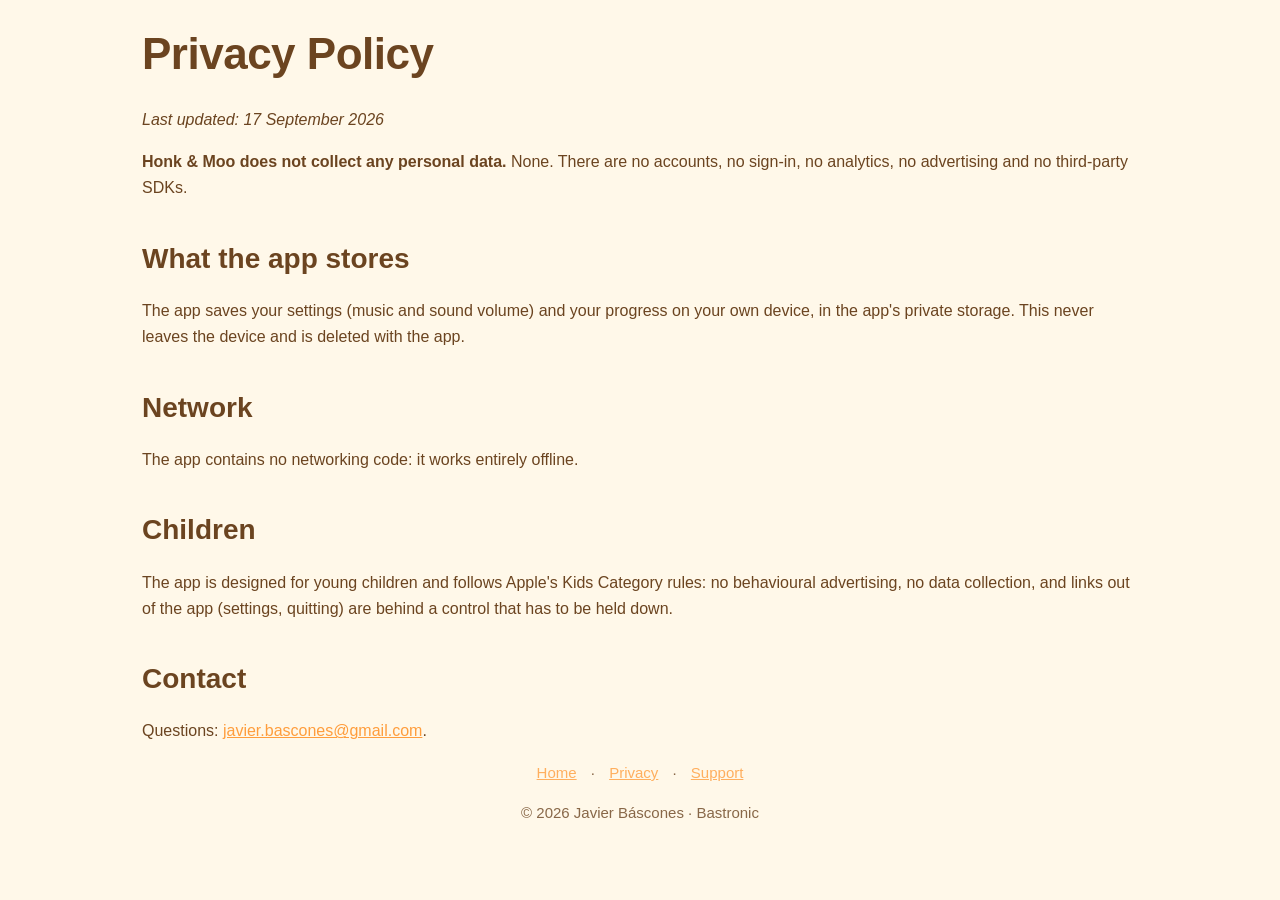
==== privacy.html @ 99096f0c "feat: web de honk-moo Sitio estático (GitHub Pages): portada con capturas, cómo funciona, qué hay de" ====
<!doctype html>
<html lang="en">
<head>
<meta charset="utf-8">
<meta name="viewport" content="width=device-width, initial-scale=1">
<title>Privacy — Honk & Moo</title>
<meta name="description" content="Eleven little worlds full of animals, vehicles and things that make a sound. Tap one and it moves, sounds and spells its name. Ages 1–4. No ads, no in-app purchases, no data collection.">
<meta property="og:title" content="Privacy — Honk & Moo">
<meta property="og:description" content="Eleven little worlds full of animals, vehicles and things that make a sound. Tap one and it moves, sounds and spells its name. Ages 1–4. No ads, no in-app purchases, no data collection.">
<meta property="og:type" content="website">
<link rel="icon" href="img/icon.png">
<link rel="stylesheet" href="style.css">
</head>
<body>
<main class="wrap doc">
  <h1>Privacy Policy</h1>
  <p><em>Last updated: 17 September 2026</em></p>
  <p><strong>Honk & Moo does not collect any personal data.</strong> None. There are no
  accounts, no sign-in, no analytics, no advertising and no third-party SDKs.</p>
  <h2>What the app stores</h2>
  <p>The app saves your settings (music and sound volume) and your progress on your own device,
  in the app's private storage. This never leaves the device and is deleted with the app.</p>
  <h2>Network</h2>
  <p>The app contains no networking code: it works entirely offline.</p>
  <h2>Children</h2>
  <p>The app is designed for young children and follows Apple's Kids Category rules: no
  behavioural advertising, no data collection, and links out of the app (settings, quitting)
  are behind a control that has to be held down.</p>
  <h2>Contact</h2>
  <p>Questions: <a href="mailto:javier.bascones@gmail.com">javier.bascones@gmail.com</a>.</p>
</main>

<footer class="wrap">
  <p><a href="index.html">Home</a> · <a href="privacy.html">Privacy</a> · <a href="support.html">Support</a></p>
  <p>© 2026 Javier Báscones · Bastronic</p>
</footer>
</body>
</html>
---- style.css ----
:root {
  --accent: #ff9d3c;
  --accent2: #63c85a;
  --bg: #fff8e9;
  --ink: #6b4420;
}
* { box-sizing: border-box; }
html { scroll-behavior: smooth; }
body {
  margin: 0;
  background: var(--bg);
  color: var(--ink);
  font: 17px/1.65 -apple-system, BlinkMacSystemFont, "Segoe UI", Roboto, Helvetica, Arial, sans-serif;
}
a { color: var(--accent); }
.wrap { max-width: 1040px; margin: 0 auto; padding: 0 22px; }
header { padding: 54px 0 26px; text-align: center; }
header img.icon { width: 132px; height: 132px; border-radius: 30px; box-shadow: 0 10px 30px rgba(0,0,0,.14); }
h1 { font-size: 44px; margin: 18px 0 6px; letter-spacing: -.5px; }
.tagline { font-size: 22px; color: var(--accent); font-weight: 700; margin: 0 0 14px; }
.blurb { font-size: 19px; max-width: 640px; margin: 0 auto 22px; }
.badges { display: flex; gap: 14px; justify-content: center; align-items: center; flex-wrap: wrap; margin-bottom: 10px; }
.badge {
  display: inline-block; background: var(--ink); color: #fff; text-decoration: none;
  padding: 13px 26px; border-radius: 14px; font-weight: 700; font-size: 17px;
}
.badge.ghost { background: transparent; color: var(--ink); border: 2px solid rgba(0,0,0,.15); }
.price { font-size: 15px; opacity: .75; }
.shots { display: grid; grid-template-columns: repeat(auto-fit, minmax(300px, 1fr)); gap: 16px; margin: 34px 0; }
.shots img { width: 100%; border-radius: 14px; box-shadow: 0 6px 20px rgba(0,0,0,.12); display: block; }
video { width: 100%; border-radius: 16px; box-shadow: 0 8px 26px rgba(0,0,0,.16); display: block; margin: 8px 0 34px; }
section { margin: 46px 0; }
h2 { font-size: 28px; margin: 0 0 16px; }
.cards { display: grid; grid-template-columns: repeat(auto-fit, minmax(240px, 1fr)); gap: 18px; }
.card { background: #fff; border-radius: 16px; padding: 20px 22px; box-shadow: 0 4px 16px rgba(0,0,0,.07); }
.card h3 { margin: 0 0 8px; font-size: 19px; color: var(--accent); }
.card p { margin: 0; font-size: 16px; }
.grown { background: #fff; border-left: 6px solid var(--accent2); border-radius: 14px; padding: 22px 24px; }
.grown ul { margin: 10px 0 0; padding-left: 20px; }
.grown li { margin: 6px 0; }
footer { text-align: center; padding: 40px 0 60px; font-size: 15px; opacity: .8; }
footer a { margin: 0 10px; }
.doc h2 { margin-top: 34px; }
.doc p, .doc li { font-size: 16px; }
@media (max-width: 620px) { h1 { font-size: 34px; } header { padding-top: 34px; } }
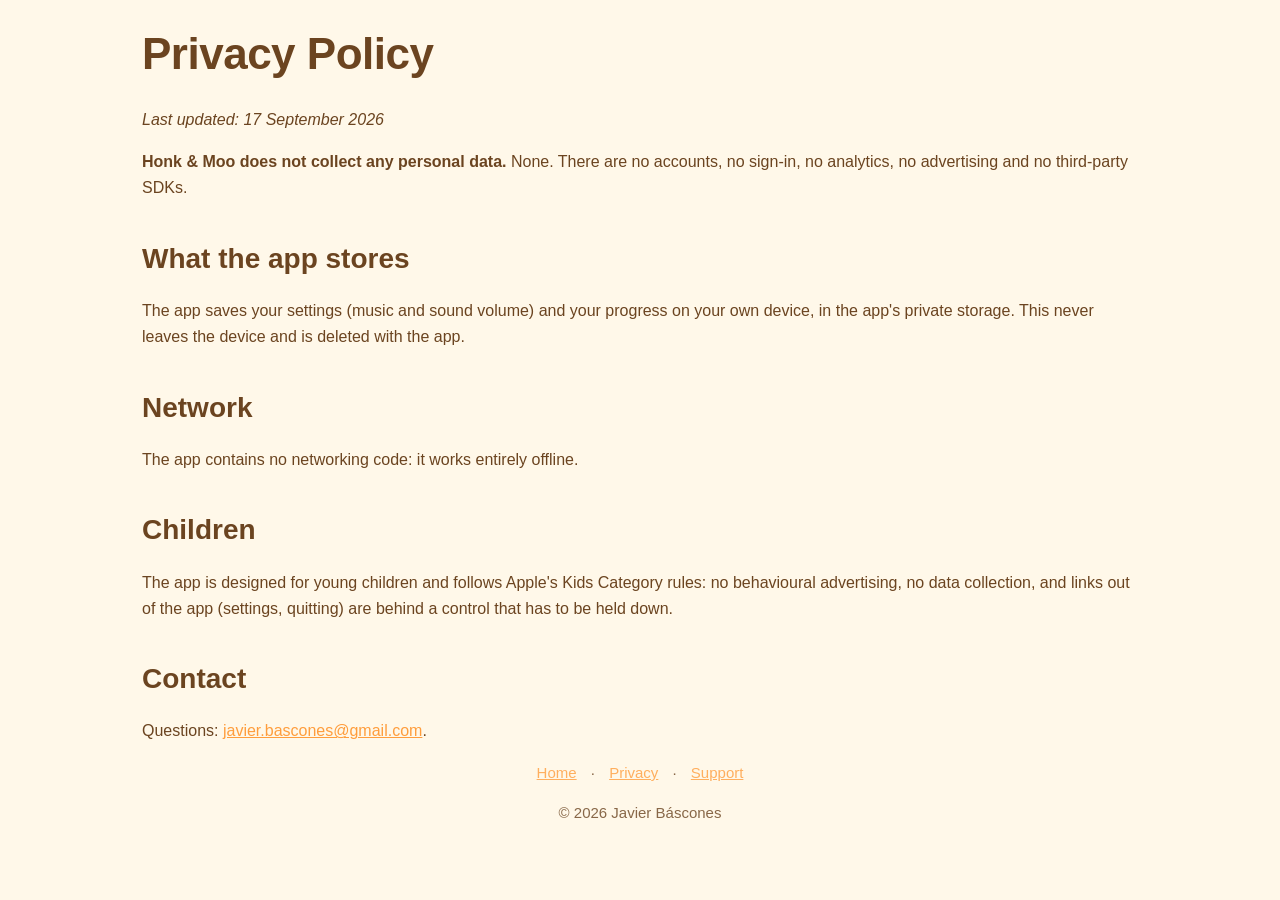
==== commit bde0cfe7: "feat: descargas para todas las plataformas y vídeo de la portada Sección «Where you can play» con iP" ====
--- a/privacy.html
+++ b/privacy.html
@@ -32,7 +32,7 @@
 
 <footer class="wrap">
   <p><a href="index.html">Home</a> · <a href="privacy.html">Privacy</a> · <a href="support.html">Support</a></p>
-  <p>© 2026 Javier Báscones · Bastronic</p>
+  <p>© 2026 Javier Báscones</p>
 </footer>
 </body>
 </html>
--- a/style.css
+++ b/style.css
@@ -35,6 +35,13 @@
 .card { background: #fff; border-radius: 16px; padding: 20px 22px; box-shadow: 0 4px 16px rgba(0,0,0,.07); }
 .card h3 { margin: 0 0 8px; font-size: 19px; color: var(--accent); }
 .card p { margin: 0; font-size: 16px; }
+.plats { display: grid; grid-template-columns: repeat(auto-fit, minmax(190px, 1fr)); gap: 14px; }
+.plat { background: #fff; border-radius: 16px; padding: 18px 20px; box-shadow: 0 4px 16px rgba(0,0,0,.07); text-align: center; }
+.plat strong { display: block; font-size: 18px; }
+.plat span { font-size: 14px; opacity: .7; }
+.plat a { display: inline-block; margin-top: 10px; background: var(--accent); color: #fff; text-decoration: none;
+  padding: 9px 18px; border-radius: 10px; font-weight: 700; font-size: 15px; }
+.plat em { display: inline-block; margin-top: 10px; font-size: 14px; opacity: .65; font-style: normal; }
 .grown { background: #fff; border-left: 6px solid var(--accent2); border-radius: 14px; padding: 22px 24px; }
 .grown ul { margin: 10px 0 0; padding-left: 20px; }
 .grown li { margin: 6px 0; }
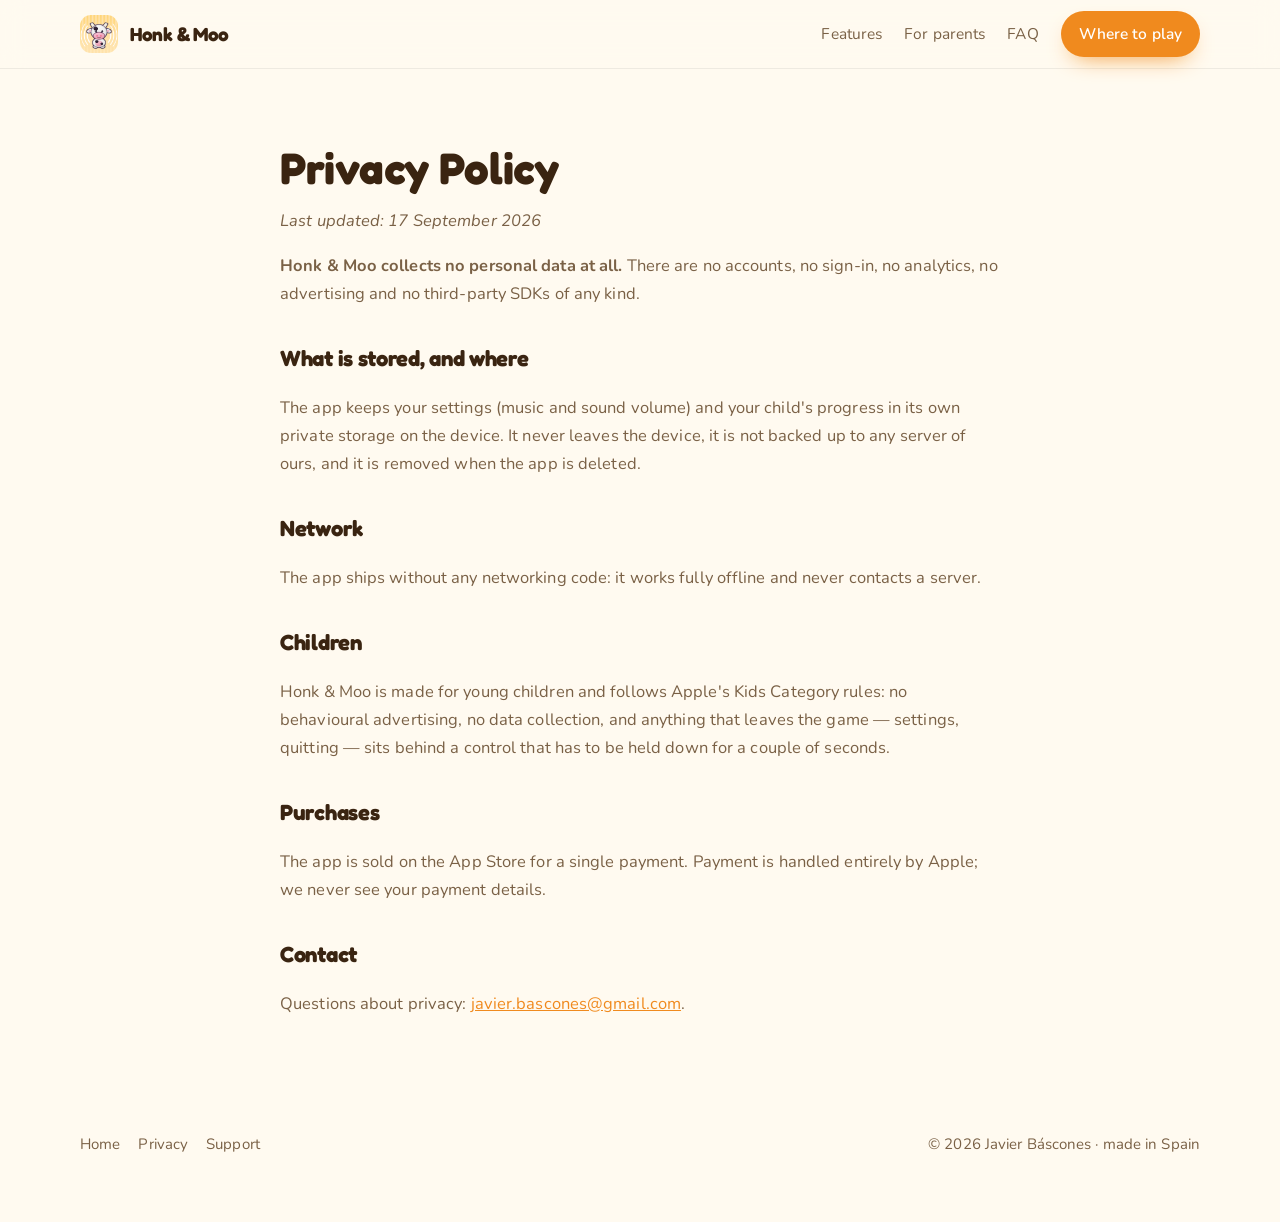
==== commit 956e315e: "feat: rediseño de la web Diseño propio por juego (tipografías, color y formas del fondo), barra supe" ====
--- a/privacy.html
+++ b/privacy.html
@@ -4,35 +4,57 @@
 <meta charset="utf-8">
 <meta name="viewport" content="width=device-width, initial-scale=1">
 <title>Privacy — Honk & Moo</title>
-<meta name="description" content="Eleven little worlds full of animals, vehicles and things that make a sound. Tap one and it moves, sounds and spells its name. Ages 1–4. No ads, no in-app purchases, no data collection.">
+<meta name="description" content="Honk & Moo is a first-words soundboard for toddlers: eleven worlds, 88 characters that move and sound, and their names in alphabet blocks. $2.99, no ads, no in-app purchases.">
+<meta name="theme-color" content="#f08a1e">
 <meta property="og:title" content="Privacy — Honk & Moo">
-<meta property="og:description" content="Eleven little worlds full of animals, vehicles and things that make a sound. Tap one and it moves, sounds and spells its name. Ages 1–4. No ads, no in-app purchases, no data collection.">
+<meta property="og:description" content="Honk & Moo is a first-words soundboard for toddlers: eleven worlds, 88 characters that move and sound, and their names in alphabet blocks. $2.99, no ads, no in-app purchases.">
+<meta property="og:image" content="img/1.png">
 <meta property="og:type" content="website">
+<meta name="twitter:card" content="summary_large_image">
 <link rel="icon" href="img/icon.png">
+<link rel="preconnect" href="https://fonts.googleapis.com">
+<link rel="preconnect" href="https://fonts.gstatic.com" crossorigin>
+<link rel="stylesheet" href="https://fonts.googleapis.com/css2?family=Fredoka:wght@500;600&family=Nunito:wght@400;600;700&display=swap">
 <link rel="stylesheet" href="style.css">
 </head>
 <body>
-<main class="wrap doc">
+<header class="nav">
+  <div class="wrap">
+    <a class="logo" href="index.html"><img src="img/icon.png" alt=""> Honk & Moo</a>
+    <nav>
+      <a href="index.html#features">Features</a>
+      <a href="index.html#parents">For parents</a>
+      <a href="index.html#faq">FAQ</a>
+      <a class="cta" href="index.html#get">Where to play</a>
+    </nav>
+  </div>
+</header>
+<section><div class="wrap doc">
   <h1>Privacy Policy</h1>
   <p><em>Last updated: 17 September 2026</em></p>
-  <p><strong>Honk & Moo does not collect any personal data.</strong> None. There are no
-  accounts, no sign-in, no analytics, no advertising and no third-party SDKs.</p>
-  <h2>What the app stores</h2>
-  <p>The app saves your settings (music and sound volume) and your progress on your own device,
-  in the app's private storage. This never leaves the device and is deleted with the app.</p>
+  <p><strong>Honk & Moo collects no personal data at all.</strong> There are no accounts, no sign-in,
+  no analytics, no advertising and no third-party SDKs of any kind.</p>
+  <h2>What is stored, and where</h2>
+  <p>The app keeps your settings (music and sound volume) and your child's progress in its own private
+  storage on the device. It never leaves the device, it is not backed up to any server of ours, and it is
+  removed when the app is deleted.</p>
   <h2>Network</h2>
-  <p>The app contains no networking code: it works entirely offline.</p>
+  <p>The app ships without any networking code: it works fully offline and never contacts a server.</p>
   <h2>Children</h2>
-  <p>The app is designed for young children and follows Apple's Kids Category rules: no
-  behavioural advertising, no data collection, and links out of the app (settings, quitting)
-  are behind a control that has to be held down.</p>
+  <p>Honk & Moo is made for young children and follows Apple's Kids Category rules: no behavioural
+  advertising, no data collection, and anything that leaves the game — settings, quitting — sits behind a
+  control that has to be held down for a couple of seconds.</p>
+  <h2>Purchases</h2>
+  <p>The app is sold on the App Store for a single payment. Payment is handled entirely by Apple; we never
+  see your payment details.</p>
   <h2>Contact</h2>
-  <p>Questions: <a href="mailto:javier.bascones@gmail.com">javier.bascones@gmail.com</a>.</p>
-</main>
-
-<footer class="wrap">
-  <p><a href="index.html">Home</a> · <a href="privacy.html">Privacy</a> · <a href="support.html">Support</a></p>
-  <p>© 2026 Javier Báscones</p>
+  <p>Questions about privacy: <a href="mailto:javier.bascones@gmail.com">javier.bascones@gmail.com</a>.</p>
+</div></section>
+<footer>
+  <div class="wrap">
+    <div><a href="index.html">Home</a><a href="privacy.html">Privacy</a><a href="support.html">Support</a></div>
+    <div>© 2026 Javier Báscones · made in Spain</div>
+  </div>
 </footer>
 </body>
 </html>
--- a/style.css
+++ b/style.css
@@ -1,52 +1,128 @@
+/* Honk & Moo — hoja de estilo generada por tools/make_website.py */
 :root {
-  --accent: #ff9d3c;
-  --accent2: #63c85a;
-  --bg: #fff8e9;
-  --ink: #6b4420;
+  --accent: #f08a1e;
+  --accent2: #57bf5a;
+  --ink: #3a2411;
+  --ink-soft: #7a6146;
+  --bg: #fffaf0;
+  --panel: #ffffff;
+  --radius: 22px;
+  --shadow: 0 18px 40px -22px rgba(17, 12, 40, .45);
 }
 * { box-sizing: border-box; }
-html { scroll-behavior: smooth; }
+html { scroll-behavior: smooth; -webkit-text-size-adjust: 100%; }
 body {
-  margin: 0;
-  background: var(--bg);
-  color: var(--ink);
-  font: 17px/1.65 -apple-system, BlinkMacSystemFont, "Segoe UI", Roboto, Helvetica, Arial, sans-serif;
+  margin: 0; background: var(--bg); color: var(--ink);
+  font-family: Nunito, ui-sans-serif, -apple-system, BlinkMacSystemFont, "Segoe UI", sans-serif;
+  font-size: 17px; line-height: 1.7; letter-spacing: .1px;
 }
+h1, h2, h3, .logo, .badge, .stat b { font-family: 'Fredoka', Nunito, sans-serif; letter-spacing: -.3px; }
+img, svg, video { max-width: 100%; display: block; }
 a { color: var(--accent); }
-.wrap { max-width: 1040px; margin: 0 auto; padding: 0 22px; }
-header { padding: 54px 0 26px; text-align: center; }
-header img.icon { width: 132px; height: 132px; border-radius: 30px; box-shadow: 0 10px 30px rgba(0,0,0,.14); }
-h1 { font-size: 44px; margin: 18px 0 6px; letter-spacing: -.5px; }
-.tagline { font-size: 22px; color: var(--accent); font-weight: 700; margin: 0 0 14px; }
-.blurb { font-size: 19px; max-width: 640px; margin: 0 auto 22px; }
-.badges { display: flex; gap: 14px; justify-content: center; align-items: center; flex-wrap: wrap; margin-bottom: 10px; }
-.badge {
-  display: inline-block; background: var(--ink); color: #fff; text-decoration: none;
-  padding: 13px 26px; border-radius: 14px; font-weight: 700; font-size: 17px;
-}
-.badge.ghost { background: transparent; color: var(--ink); border: 2px solid rgba(0,0,0,.15); }
-.price { font-size: 15px; opacity: .75; }
-.shots { display: grid; grid-template-columns: repeat(auto-fit, minmax(300px, 1fr)); gap: 16px; margin: 34px 0; }
-.shots img { width: 100%; border-radius: 14px; box-shadow: 0 6px 20px rgba(0,0,0,.12); display: block; }
-video { width: 100%; border-radius: 16px; box-shadow: 0 8px 26px rgba(0,0,0,.16); display: block; margin: 8px 0 34px; }
-section { margin: 46px 0; }
-h2 { font-size: 28px; margin: 0 0 16px; }
-.cards { display: grid; grid-template-columns: repeat(auto-fit, minmax(240px, 1fr)); gap: 18px; }
-.card { background: #fff; border-radius: 16px; padding: 20px 22px; box-shadow: 0 4px 16px rgba(0,0,0,.07); }
-.card h3 { margin: 0 0 8px; font-size: 19px; color: var(--accent); }
-.card p { margin: 0; font-size: 16px; }
-.plats { display: grid; grid-template-columns: repeat(auto-fit, minmax(190px, 1fr)); gap: 14px; }
-.plat { background: #fff; border-radius: 16px; padding: 18px 20px; box-shadow: 0 4px 16px rgba(0,0,0,.07); text-align: center; }
-.plat strong { display: block; font-size: 18px; }
-.plat span { font-size: 14px; opacity: .7; }
-.plat a { display: inline-block; margin-top: 10px; background: var(--accent); color: #fff; text-decoration: none;
-  padding: 9px 18px; border-radius: 10px; font-weight: 700; font-size: 15px; }
-.plat em { display: inline-block; margin-top: 10px; font-size: 14px; opacity: .65; font-style: normal; }
-.grown { background: #fff; border-left: 6px solid var(--accent2); border-radius: 14px; padding: 22px 24px; }
-.grown ul { margin: 10px 0 0; padding-left: 20px; }
-.grown li { margin: 6px 0; }
-footer { text-align: center; padding: 40px 0 60px; font-size: 15px; opacity: .8; }
-footer a { margin: 0 10px; }
-.doc h2 { margin-top: 34px; }
-.doc p, .doc li { font-size: 16px; }
-@media (max-width: 620px) { h1 { font-size: 34px; } header { padding-top: 34px; } }
+.wrap { width: min(1120px, 100% - 44px); margin-inline: auto; }
+
+/* barra superior */
+.nav { position: sticky; top: 0; z-index: 20; backdrop-filter: blur(12px);
+  background: color-mix(in srgb, var(--bg) 82%, transparent); border-bottom: 1px solid rgba(20, 16, 40, .07); }
+.nav .wrap { display: flex; align-items: center; gap: 18px; height: 68px; }
+.logo { display: flex; align-items: center; gap: 12px; font-weight: 700; font-size: 19px; text-decoration: none; color: var(--ink); }
+.logo img { width: 38px; height: 38px; border-radius: 11px; box-shadow: var(--shadow); }
+.nav nav { margin-left: auto; display: flex; gap: 22px; align-items: center; }
+.nav nav a { color: var(--ink-soft); text-decoration: none; font-size: 15.5px; }
+.nav nav a:hover { color: var(--accent); }
+.cta { background: var(--accent); color: #fff !important; padding: 10px 18px; border-radius: 999px;
+  font-weight: 600; box-shadow: 0 10px 24px -12px var(--accent); }
+@media (max-width: 760px) { .nav nav a:not(.cta) { display: none; } }
+
+/* hero */
+.hero { position: relative; overflow: hidden; padding: 64px 0 28px; }
+.blobs { position: absolute; inset: -10% -5% auto -5%; height: 620px; z-index: 0; filter: blur(2px); }
+.hero .wrap { position: relative; z-index: 1; display: grid; grid-template-columns: 1.05fr .95fr; gap: 40px; align-items: center; }
+.eyebrow { display: inline-flex; align-items: center; gap: 8px; background: var(--panel); border-radius: 999px;
+  padding: 7px 15px; font-size: 14px; font-weight: 600; color: var(--accent); box-shadow: var(--shadow); }
+h1 { font-size: clamp(38px, 5.4vw, 62px); line-height: 1.04; margin: 18px 0 14px; }
+.lede { font-size: 20px; color: var(--ink-soft); margin: 0 0 26px; max-width: 34ch; }
+.hero-actions { display: flex; flex-wrap: wrap; gap: 14px; align-items: center; }
+.btn { display: inline-flex; align-items: center; gap: 10px; text-decoration: none; font-weight: 600;
+  padding: 14px 24px; border-radius: 14px; font-size: 16.5px; }
+.btn-main { background: var(--ink); color: #fff; box-shadow: var(--shadow); }
+.btn-ghost { background: var(--panel); color: var(--ink); box-shadow: var(--shadow); }
+.btn svg { width: 20px; height: 20px; }
+.meta { margin-top: 16px; font-size: 14.5px; color: var(--ink-soft); }
+.phone { position: relative; margin-inline: auto; width: min(430px, 100%); aspect-ratio: 19.5 / 9;
+  background: #10131c; border-radius: 34px; padding: 9px; box-shadow: 0 34px 60px -26px rgba(16, 12, 36, .6); rotate: -1.4deg; }
+.phone img { width: 100%; height: 100%; object-fit: cover; border-radius: 26px; }
+.phone::after { content: ""; position: absolute; left: 50%; translate: -50% 0; top: 13px; width: 78px; height: 6px;
+  background: #2a2f3d; border-radius: 99px; }
+@media (max-width: 900px) { .hero .wrap { grid-template-columns: 1fr; } .lede { max-width: none; } }
+
+/* franjas y secciones */
+section { padding: 58px 0; }
+.section-head { max-width: 62ch; margin-bottom: 28px; }
+.section-head h2 { font-size: clamp(27px, 3.4vw, 38px); margin: 0 0 10px; }
+.section-head p { color: var(--ink-soft); margin: 0; font-size: 18px; }
+.band { background: var(--panel); border-block: 1px solid rgba(20, 16, 40, .06); }
+
+/* carrusel de capturas */
+.rail { display: flex; gap: 18px; overflow-x: auto; scroll-snap-type: x mandatory; padding: 6px 2px 20px;
+  scrollbar-width: thin; }
+.rail img { flex: 0 0 auto; width: min(560px, 82vw); border-radius: var(--radius); scroll-snap-align: center;
+  box-shadow: var(--shadow); border: 1px solid rgba(20, 16, 40, .06); }
+
+/* tarjetas */
+.grid { display: grid; gap: 18px; grid-template-columns: repeat(auto-fit, minmax(250px, 1fr)); }
+.card { background: var(--panel); border-radius: var(--radius); padding: 24px; box-shadow: var(--shadow);
+  border: 1px solid rgba(20, 16, 40, .05); }
+.card h3 { margin: 0 0 8px; font-size: 20px; }
+.card p { margin: 0; color: var(--ink-soft); font-size: 16px; }
+.card .dot { width: 42px; height: 42px; border-radius: 13px; display: grid; place-items: center; margin-bottom: 14px;
+  background: color-mix(in srgb, var(--accent) 16%, #fff); }
+.card .dot svg { width: 22px; height: 22px; }
+
+/* vídeo */
+.video { border-radius: var(--radius); overflow: hidden; box-shadow: var(--shadow); background: #0d1017; }
+
+/* confianza */
+.trust { display: grid; gap: 16px; grid-template-columns: repeat(auto-fit, minmax(190px, 1fr)); }
+.trust div { display: flex; gap: 12px; align-items: flex-start; background: var(--panel); border-radius: 16px;
+  padding: 16px 18px; box-shadow: var(--shadow); }
+.trust svg { width: 22px; height: 22px; flex: 0 0 auto; margin-top: 3px; }
+.trust b { display: block; font-size: 16px; }
+.trust span { color: var(--ink-soft); font-size: 14.5px; }
+
+/* plataformas */
+.plats { display: grid; gap: 14px; grid-template-columns: repeat(auto-fit, minmax(180px, 1fr)); }
+.plat { background: var(--panel); border-radius: 18px; padding: 20px; box-shadow: var(--shadow); text-align: center; }
+.plat svg { width: 26px; height: 26px; margin: 0 auto 10px; }
+.plat b { display: block; font-size: 17px; }
+.plat span { color: var(--ink-soft); font-size: 14px; }
+.plat a { display: inline-block; margin-top: 12px; background: var(--accent); color: #fff; text-decoration: none;
+  padding: 9px 18px; border-radius: 999px; font-size: 14.5px; font-weight: 600; }
+.plat em { display: inline-block; margin-top: 12px; font-size: 13.5px; color: var(--ink-soft); font-style: normal;
+  border: 1px dashed rgba(20, 16, 40, .18); border-radius: 999px; padding: 8px 16px; }
+
+/* preguntas */
+details { background: var(--panel); border-radius: 16px; padding: 18px 22px; box-shadow: var(--shadow); margin-bottom: 12px; }
+summary { cursor: pointer; font-weight: 600; font-size: 17px; list-style: none; }
+summary::-webkit-details-marker { display: none; }
+summary::after { content: "+"; float: right; color: var(--accent); font-size: 22px; line-height: 1; }
+details[open] summary::after { content: "–"; }
+details p { margin: 12px 0 0; color: var(--ink-soft); font-size: 16px; }
+
+/* cierre */
+.closer { text-align: center; background:
+  linear-gradient(135deg, color-mix(in srgb, var(--accent) 16%, var(--bg)), color-mix(in srgb, var(--accent2) 18%, var(--bg)));
+  border-radius: 28px; padding: 52px 28px; box-shadow: var(--shadow); }
+.closer h2 { margin: 0 0 10px; font-size: clamp(26px, 3.2vw, 36px); }
+.closer p { color: var(--ink-soft); margin: 0 0 22px; }
+
+footer { padding: 40px 0 64px; color: var(--ink-soft); font-size: 15px; }
+footer .wrap { display: flex; flex-wrap: wrap; gap: 14px; justify-content: space-between; align-items: center; }
+footer a { color: var(--ink-soft); text-decoration: none; margin-right: 18px; }
+footer a:hover { color: var(--accent); }
+
+/* páginas de texto */
+.doc { max-width: 72ch; }
+.doc h1 { font-size: clamp(32px, 4vw, 44px); margin-bottom: 6px; }
+.doc h2 { font-size: 22px; margin: 32px 0 8px; }
+.doc p, .doc li { color: var(--ink-soft); font-size: 16.5px; }
